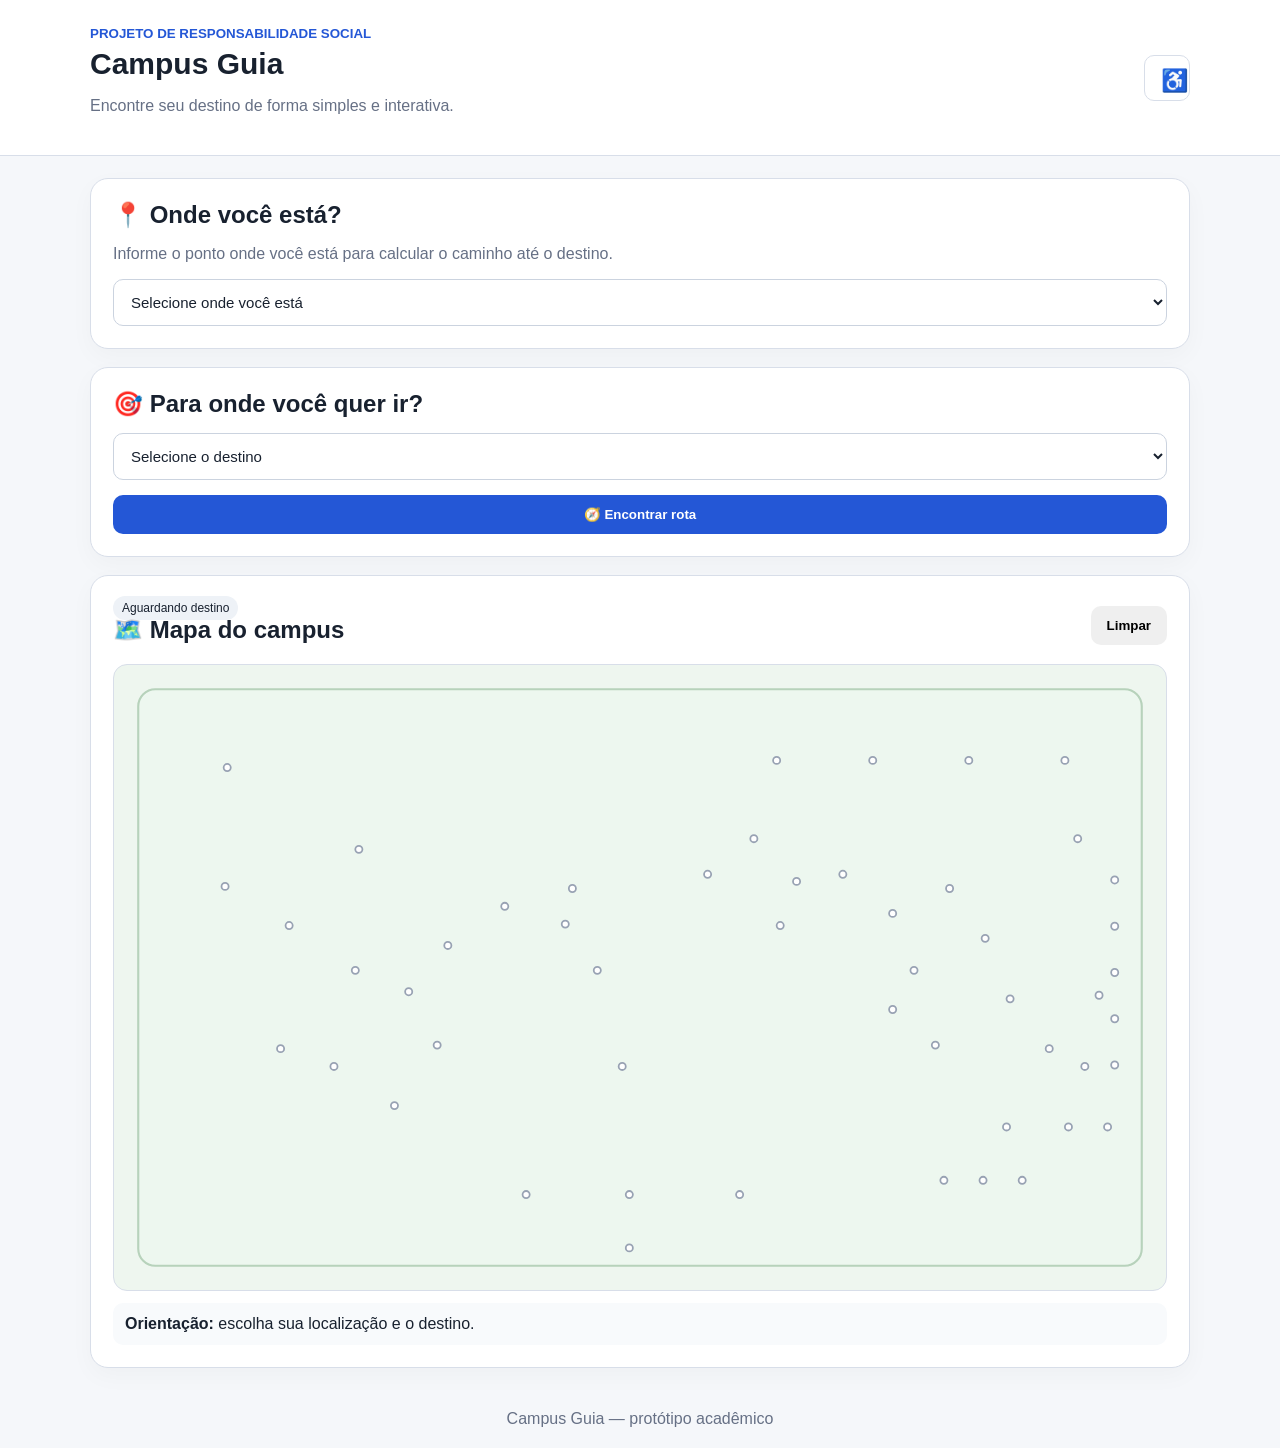
==== index.html @ ae736cfa "first commit" ====
<!doctype html>
<html lang="pt-BR">
<head>
  <meta charset="utf-8">
  <meta name="viewport" content="width=device-width, initial-scale=1">
  <title>Campus Guia</title>
  <link rel="stylesheet" href="css/style.css">
</head>

<body>
<header class="topbar">
  <div>
    <small>PROJETO DE RESPONSABILIDADE SOCIAL</small>
    <h1>Campus Guia</h1>
    <p>Encontre seu destino de forma simples e interativa.</p>
  </div>

  <button id="accessibilityBtn"
          class="accessibility-btn"
          title="Opções de acessibilidade"
          aria-label="Opções de acessibilidade"
          type="button">♿</button>
</header>

<main>
  <section class="card">
    <h2>📍 Onde você está?</h2>
    <p>Informe o ponto onde você está para calcular o caminho até o destino.</p>
    <select id="originSelect" aria-label="Localização atual">
      <option value="">Selecione onde você está</option>
    </select>
  </section>

  <section class="card">
    <h2>🎯 Para onde você quer ir?</h2>
    <div class="row">
      <select id="destinationSelect" aria-label="Destino">
        <option value="">Selecione o destino</option>
      </select>
    </div>
    <button id="routeBtn" class="primary" type="button">🧭 Encontrar rota</button>
  </section>

  <section class="card">
    <div class="mapHead">
      <div>
        <span id="status">Aguardando destino</span>
        <h2>🗺️ Mapa do campus</h2>
      </div>
      <button id="resetBtn" type="button">Limpar</button>
    </div>

    <div class="mapWrap">
      <svg id="campusMap"
           viewBox="0 0 1450 850"
           aria-label="Mapa esquemático interativo do campus"
           role="img">

        <rect id="campusBackground"
              class="campus-area"
              x="20" y="20"
              width="1410" height="810"
              rx="24"/>

        <g id="mapAreas"></g>
        <g id="baseWalkways"></g>
        <g id="mapNodes"></g>

        <path id="routePath" class="route" opacity="0"/>
        <circle id="player" class="player" r="14" opacity="0"/>
        <circle id="destinationMarker" class="marker" r="12" opacity="0"/>
      </svg>
    </div>

    <div id="instructions" class="instructions">
      <b>Orientação:</b> escolha sua localização e o destino.
    </div>
  </section>

  <section id="resultCard" class="card result hidden">
    <div id="character">🧑‍🎓</div>
    <div>
      <span class="success">Rota encontrada</span>
      <h2 id="resultTitle"></h2>
      <p id="resultText"></p>
      <div id="routeSteps"></div>
    </div>
  </section>
</main>

<footer>Campus Guia — protótipo acadêmico</footer>

<script src="js/dados.js"></script>
<script src="js/rotas.js"></script>
<script src="js/personagem.js"></script>
<script src="js/app.js"></script>
</body>
</html>
---- css/style.css ----
*{box-sizing:border-box}

:root{
  --blue:#2457d6;
  --text:#18212f;
  --muted:#667085;
  --border:#d8dee9;
  --map:#eef6ef;
}

html{scroll-behavior:smooth}

body{
  margin:0;
  background:#f5f7fa;
  color:var(--text);
  font-family:Arial,sans-serif;
}

.topbar{
  background:#fff;
  border-bottom:1px solid var(--border);
  padding:24px max(20px,calc((100% - 1100px)/2));
  display:flex;
  justify-content:space-between;
  align-items:center;
  gap:20px;
}

.topbar h1{margin:5px 0;font-size:30px}
.topbar small{color:var(--blue);font-weight:bold}
.topbar p,p{color:var(--muted)}

.accessibility-btn{
  width:46px;height:46px;
  border:1px solid var(--border);
  background:#fff;
  font-size:22px;
}

main{
  width:min(1100px,calc(100% - 32px));
  margin:22px auto;
  display:grid;
  gap:18px;
}

.card{
  background:#fff;
  border:1px solid var(--border);
  border-radius:18px;
  padding:22px;
  box-shadow:0 8px 25px #00000008;
}

.card h2{margin:0 0 8px}

.row{display:grid;grid-template-columns:1fr;gap:10px;margin:15px 0}

input,select{
  width:100%;
  padding:13px;
  border:1px solid #cbd3df;
  border-radius:10px;
  font-size:15px;
  background:#fff;
  color:var(--text);
}

button{
  border:0;
  border-radius:10px;
  padding:12px 16px;
  font-weight:bold;
  cursor:pointer;
}

button:hover{filter:brightness(.97)}
.primary{width:100%;background:var(--blue);color:#fff}

.mapHead{
  display:flex;
  justify-content:space-between;
  align-items:center;
  margin-bottom:12px;
}

.mapHead span{
  font-size:12px;
  background:#eef2f7;
  padding:5px 9px;
  border-radius:20px;
}

.mapWrap{
  overflow:auto;
  border:1px solid var(--border);
  border-radius:14px;
  background:var(--map);
  padding:10px;
}

.mapWrap svg{
  width:100%;
  min-width:900px;
  display:block;
  background:#eef6ef;
}

/* Fundo do campus */
.campus-area{
  fill:#edf7ef;
  stroke:#b7d2bb;
  stroke-width:3;
}

/* Áreas e salas: sempre claras, evitando o fundo preto */
.area rect,
.area ellipse{
  fill:#fff;
  stroke:#8795a8;
  stroke-width:2;
}

.room-label{
  fill:#18212f;
  font-size:14px;
  font-weight:bold;
  text-anchor:middle;
  dominant-baseline:middle;
}

.room-label.small{font-size:11px}
.room-label.tiny{font-size:10px}

.green-area polygon{
  fill:#e3f0e5;
  stroke:#b8cdbb;
  stroke-width:2;
}
.green-area text{
  fill:#55705b;
  font-size:10px;
  text-anchor:middle;
  dominant-baseline:middle;
}

.areaLabel{
  fill:#475467;
  font-size:13px;
  font-weight:bold;
  text-anchor:middle;
}

/* caminhos base */
.walk{
  fill:none;
  stroke:#c8d8cc;
  stroke-width:18;
  stroke-linecap:round;
  stroke-linejoin:round;
}

/* rota */
.route{
  fill:none;
  stroke:#ff8a00;
  stroke-width:9;
  stroke-linecap:round;
  stroke-linejoin:round;
  stroke-dasharray:14 10;
  filter:drop-shadow(0 1px 1px #8a4a00);
}

.player{
  fill:#2457d6;
  stroke:#fff;
  stroke-width:5;
}

.marker{
  fill:#e5484d;
  stroke:#fff;
  stroke-width:4;
}

.map-node{
  fill:#fff;
  stroke:#98a2b3;
  stroke-width:2.5;
}

.map-node.destination-node{
  fill:#fff7e8;
  stroke:#ff8a00;
}

.instructions{
  margin-top:12px;
  padding:12px;
  background:#f8fafc;
  border-radius:10px;
}

.result{
  display:flex;
  gap:18px;
  align-items:center;
}

.result>#character{
  font-size:58px;
  background:#edf2ff;
  border-radius:18px;
  padding:15px;
}

.success{color:#18794e;font-weight:bold}

.routeStep{
  padding:9px;
  margin-top:6px;
  border-left:3px solid var(--blue);
  background:#f8fafc;
}

.hidden{display:none}

footer{text-align:center;color:var(--muted);padding:20px}

body.high-contrast{
  background:#fff;
  color:#000;
}
body.high-contrast .card,
body.high-contrast .topbar{background:#fff;color:#000;border-color:#000}
body.high-contrast p{color:#222}
body.large-text{font-size:18px}
body.large-text .room-label{font-size:16px}
body.large-text .room-label.small{font-size:13px}

@media(max-width:700px){
  .topbar{padding:20px 16px}
  .topbar h1{font-size:25px}
  .mapHead{align-items:flex-start;gap:10px;flex-direction:column}
  main{width:min(100% - 20px,1100px)}
  .card{padding:16px}
}
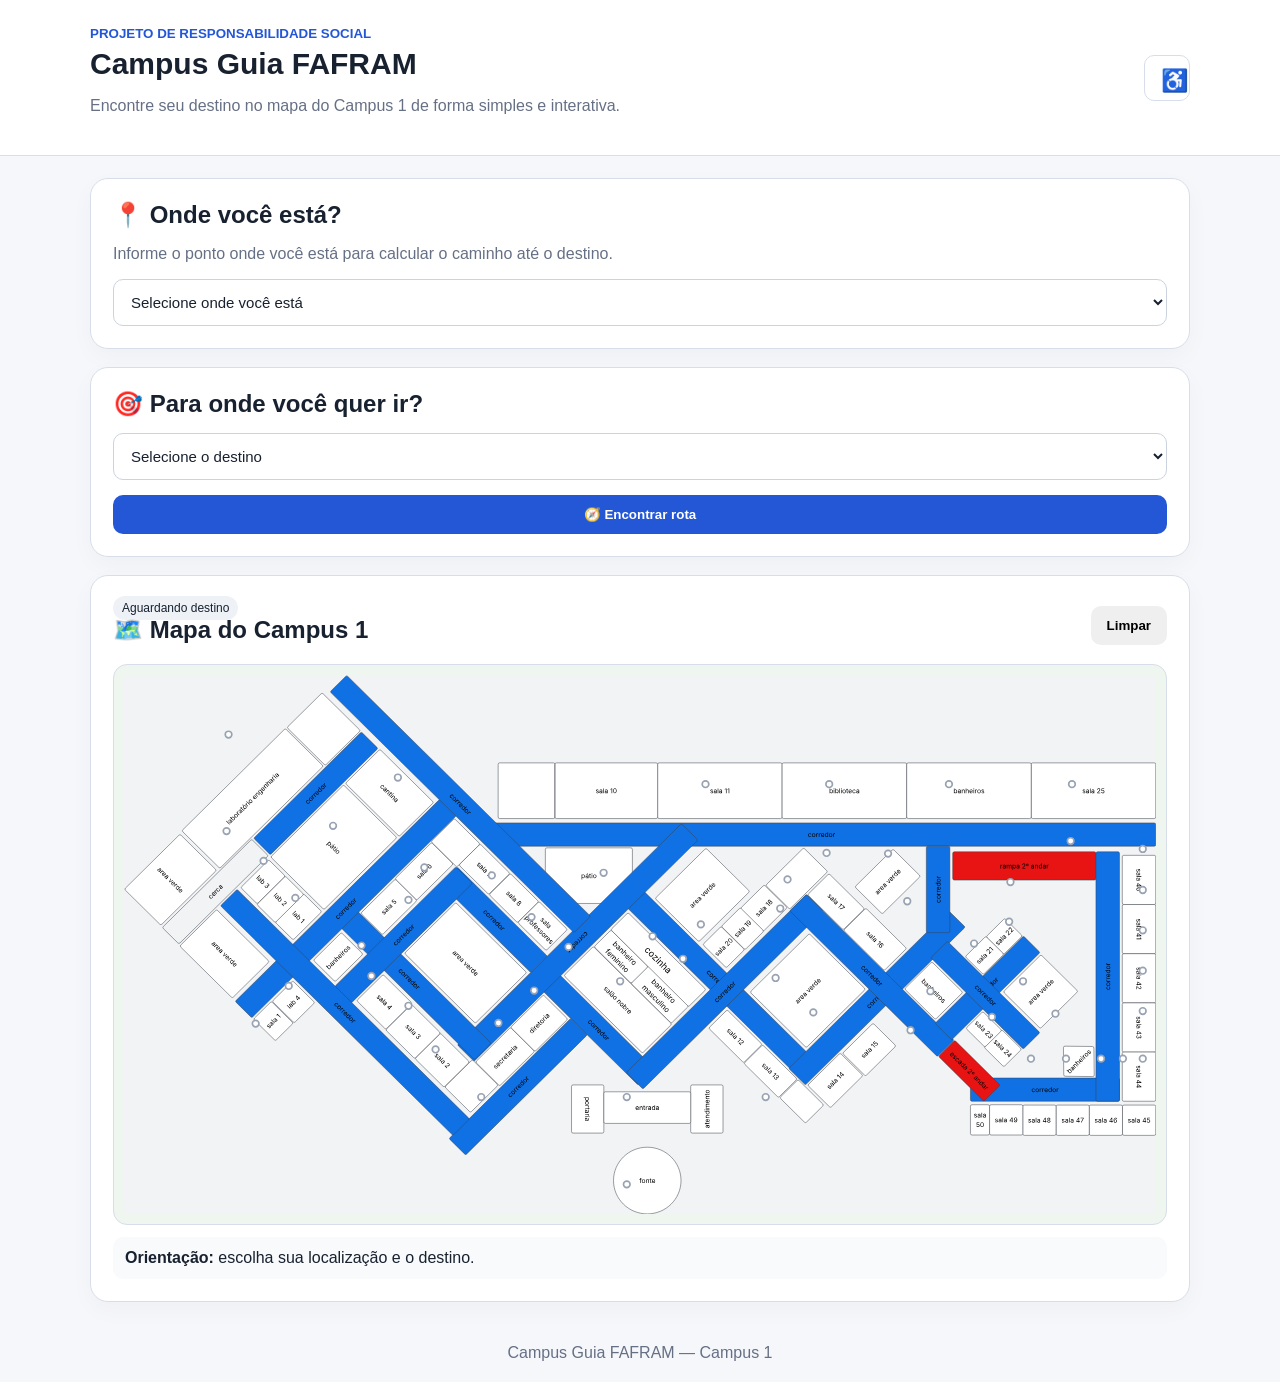
==== commit 09874945: "svg" ====
--- a/index.html
+++ b/index.html
@@ -3,7 +3,7 @@
 <head>
   <meta charset="utf-8">
   <meta name="viewport" content="width=device-width, initial-scale=1">
-  <title>Campus Guia</title>
+  <title>Campus Guia — FAFRAM Campos 1</title>
   <link rel="stylesheet" href="css/style.css">
 </head>
 
@@ -11,8 +11,8 @@
 <header class="topbar">
   <div>
     <small>PROJETO DE RESPONSABILIDADE SOCIAL</small>
-    <h1>Campus Guia</h1>
-    <p>Encontre seu destino de forma simples e interativa.</p>
+    <h1>Campus Guia FAFRAM</h1>
+    <p>Encontre seu destino no mapa do Campus 1 de forma simples e interativa.</p>
   </div>
 
   <button id="accessibilityBtn"
@@ -45,30 +45,38 @@
     <div class="mapHead">
       <div>
         <span id="status">Aguardando destino</span>
-        <h2>🗺️ Mapa do campus</h2>
+        <h2>🗺️ Mapa do Campus 1</h2>
       </div>
       <button id="resetBtn" type="button">Limpar</button>
     </div>
 
     <div class="mapWrap">
       <svg id="campusMap"
-           viewBox="0 0 1450 850"
-           aria-label="Mapa esquemático interativo do campus"
+           viewBox="0 0 1560 815"
+           aria-label="Mapa oficial interativo do Campus 1 da FAFRAM"
            role="img">
+        <title>Mapa FAFRAM Campos 1</title>
+        <desc>Planta do campus com os ambientes identificados e a rota destacada entre a origem e o destino escolhidos.</desc>
 
-        <rect id="campusBackground"
-              class="campus-area"
-              x="20" y="20"
-              width="1410" height="810"
-              rx="24"/>
+        <image id="campusReferenceMap"
+               href="campus1.svg"
+               x="0"
+               y="0"
+               width="1560"
+               height="815"
+               preserveAspectRatio="none"
+               aria-hidden="true" />
 
-        <g id="mapAreas"></g>
-        <g id="baseWalkways"></g>
+        <g id="mapAreas" aria-hidden="true"></g>
+        <g id="baseWalkways" aria-hidden="true"></g>
         <g id="mapNodes"></g>
 
-        <path id="routePath" class="route" opacity="0"/>
-        <circle id="player" class="player" r="14" opacity="0"/>
-        <circle id="destinationMarker" class="marker" r="12" opacity="0"/>
+        <path id="routePath"
+              class="route"
+              opacity="0"
+              aria-label="Rota calculada" />
+        <circle id="player" class="player" r="14" opacity="0" aria-label="Origem" />
+        <circle id="destinationMarker" class="marker" r="12" opacity="0" aria-label="Destino" />
       </svg>
     </div>
 
@@ -88,7 +96,7 @@
   </section>
 </main>
 
-<footer>Campus Guia — protótipo acadêmico</footer>
+<footer>Campus Guia FAFRAM — Campus 1</footer>
 
 <script src="js/dados.js"></script>
 <script src="js/rotas.js"></script>
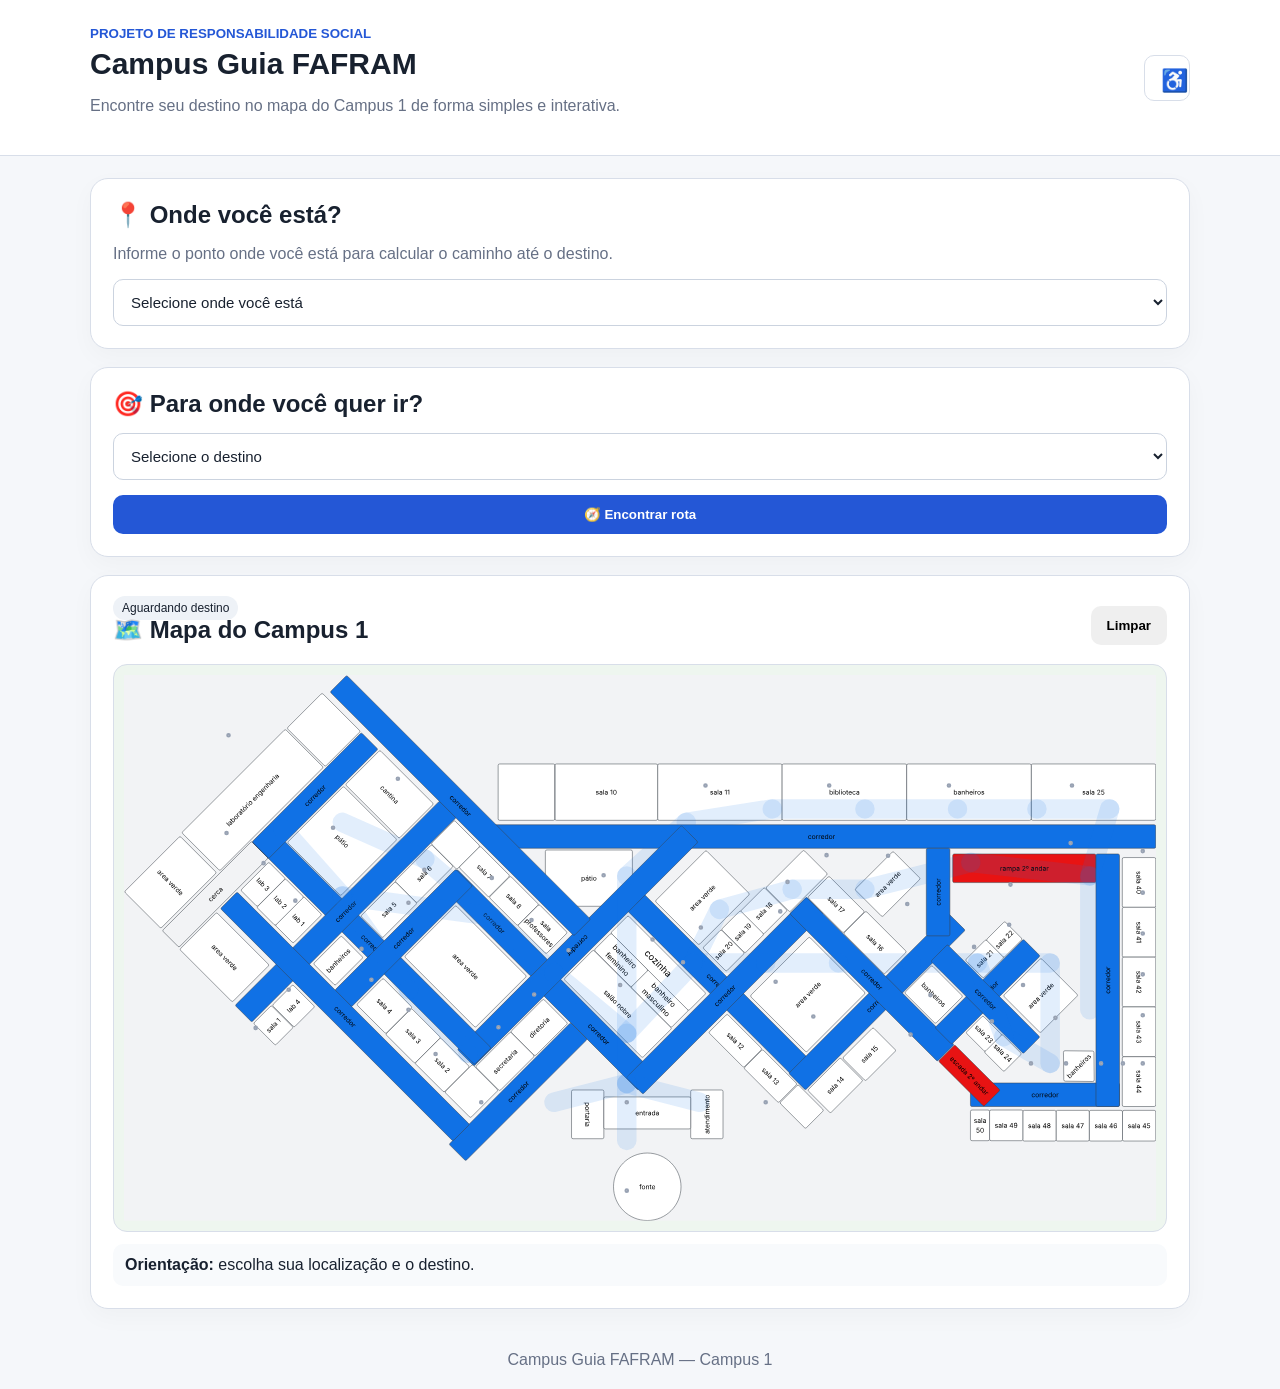
==== commit 65eab6e4: "svg2" ====
--- a/index.html
+++ b/index.html
@@ -52,7 +52,7 @@
 
     <div class="mapWrap">
       <svg id="campusMap"
-           viewBox="0 0 1560 815"
+           viewBox="0 0 4026.1 2129.24"
            aria-label="Mapa oficial interativo do Campus 1 da FAFRAM"
            role="img">
         <title>Mapa FAFRAM Campos 1</title>
@@ -62,9 +62,9 @@
                href="campus1.svg"
                x="0"
                y="0"
-               width="1560"
-               height="815"
-               preserveAspectRatio="none"
+               width="4026.1"
+               height="2129.24"
+               preserveAspectRatio="xMidYMid meet"
                aria-hidden="true" />
 
         <g id="mapAreas" aria-hidden="true"></g>
--- a/css/style.css
+++ b/css/style.css
@@ -156,16 +156,23 @@
 .walk{
   fill:none;
   stroke:#c8d8cc;
-  stroke-width:18;
+  stroke-width:52;
   stroke-linecap:round;
   stroke-linejoin:round;
+}
+
+.segment-walk{
+  stroke:#1071e5;
+  stroke-width:76;
+  opacity:.12;
+  pointer-events:none;
 }
 
 /* rota */
 .route{
   fill:none;
   stroke:#ff8a00;
-  stroke-width:9;
+  stroke-width:34;
   stroke-linecap:round;
   stroke-linejoin:round;
   stroke-dasharray:14 10;
@@ -175,19 +182,19 @@
 .player{
   fill:#2457d6;
   stroke:#fff;
-  stroke-width:5;
+  stroke-width:12;
 }
 
 .marker{
   fill:#e5484d;
   stroke:#fff;
-  stroke-width:4;
+  stroke-width:10;
 }
 
 .map-node{
   fill:#fff;
   stroke:#98a2b3;
-  stroke-width:2.5;
+  stroke-width:8;
 }
 
 .map-node.destination-node{
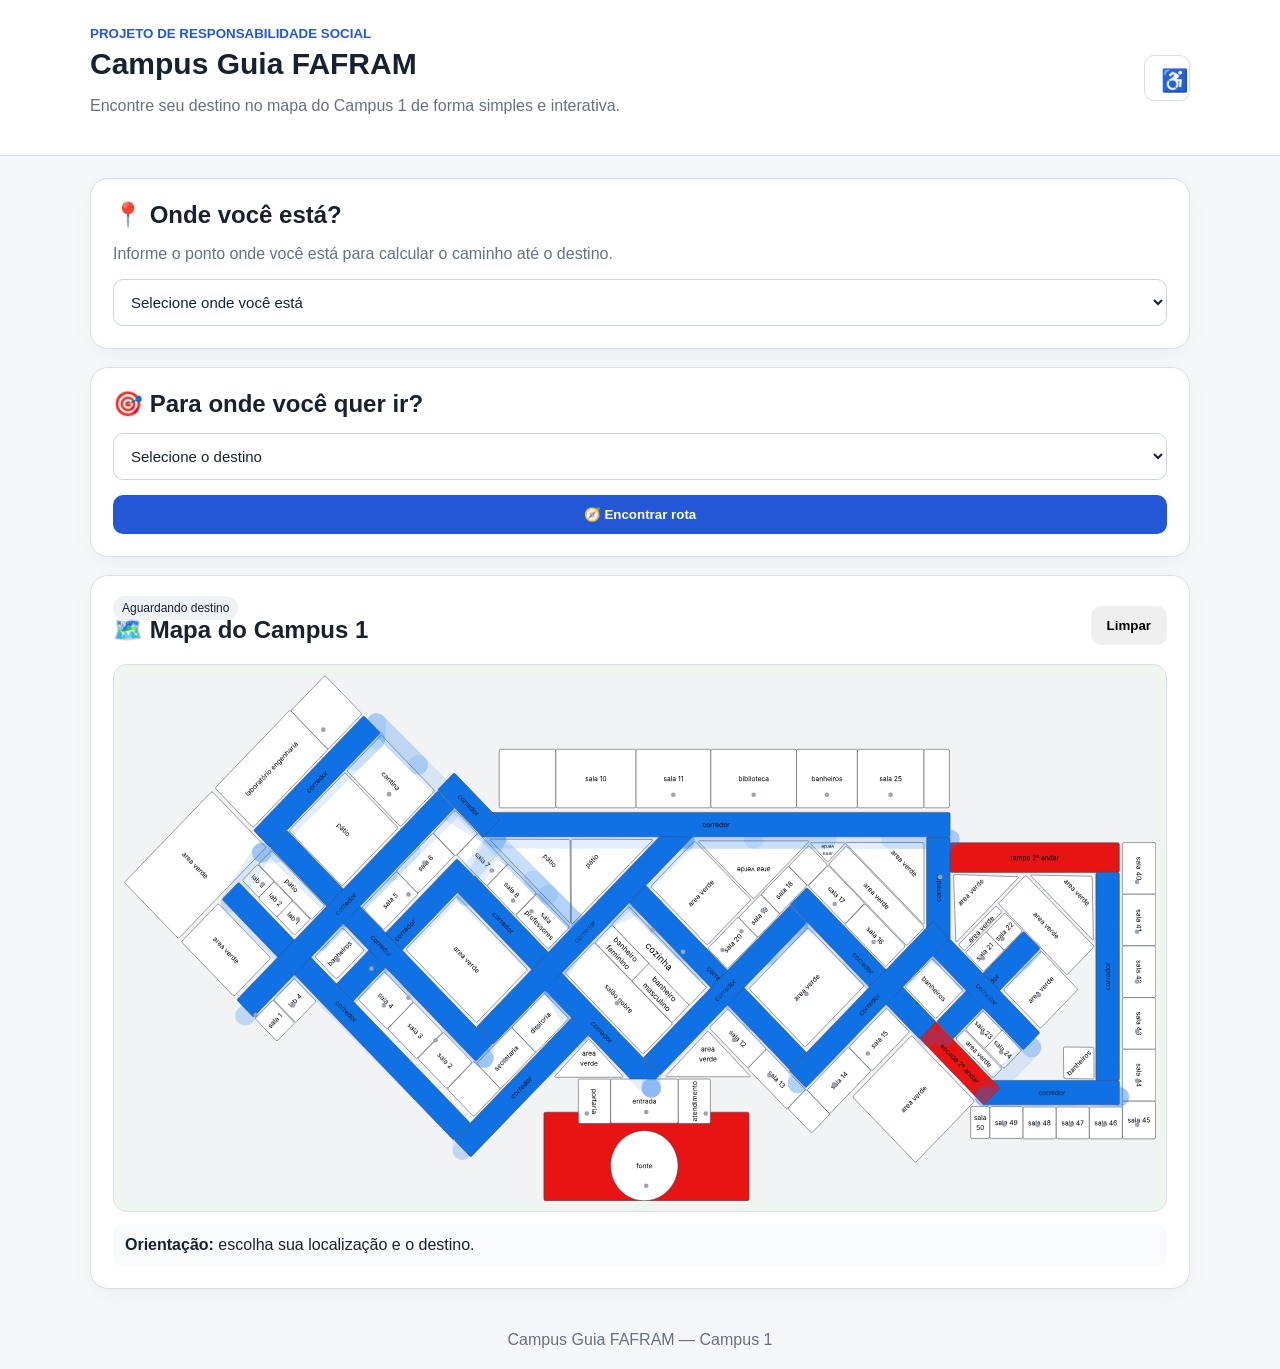
==== commit eab7b55e: "svg7" ====
--- a/index.html
+++ b/index.html
@@ -4,7 +4,7 @@
   <meta charset="utf-8">
   <meta name="viewport" content="width=device-width, initial-scale=1">
   <title>Campus Guia — FAFRAM Campos 1</title>
-  <link rel="stylesheet" href="css/style.css">
+  <link rel="stylesheet" href="css/style.css?v=svg6">
 </head>
 
 <body>
@@ -52,7 +52,7 @@
 
     <div class="mapWrap">
       <svg id="campusMap"
-           viewBox="0 0 4026.1 2129.24"
+           viewBox="0 0 4033.94 2055.96"
            aria-label="Mapa oficial interativo do Campus 1 da FAFRAM"
            role="img">
         <title>Mapa FAFRAM Campos 1</title>
@@ -62,8 +62,8 @@
                href="campus1.svg"
                x="0"
                y="0"
-               width="4026.1"
-               height="2129.24"
+               width="4033.94"
+               height="2055.96"
                preserveAspectRatio="xMidYMid meet"
                aria-hidden="true" />
 
@@ -98,9 +98,9 @@
 
 <footer>Campus Guia FAFRAM — Campus 1</footer>
 
-<script src="js/dados.js"></script>
-<script src="js/rotas.js"></script>
-<script src="js/personagem.js"></script>
-<script src="js/app.js"></script>
+<script src="js/dados.js?v=svg6"></script>
+<script src="js/rotas.js?v=svg6"></script>
+<script src="js/personagem.js?v=svg6"></script>
+<script src="js/app.js?v=svg6"></script>
 </body>
 </html>
--- a/css/style.css
+++ b/css/style.css
@@ -179,6 +179,15 @@
   filter:drop-shadow(0 1px 1px #8a4a00);
 }
 
+.route-animating{
+  stroke-dasharray:42 22;
+  animation: route-flow .72s linear infinite;
+}
+
+@keyframes route-flow{
+  to{stroke-dashoffset:-64}
+}
+
 .player{
   fill:#2457d6;
   stroke:#fff;
@@ -246,6 +255,10 @@
 body.large-text .room-label{font-size:16px}
 body.large-text .room-label.small{font-size:13px}
 
+@media(prefers-reduced-motion: reduce){
+  .route-animating{animation:none}
+}
+
 @media(max-width:700px){
   .topbar{padding:20px 16px}
   .topbar h1{font-size:25px}
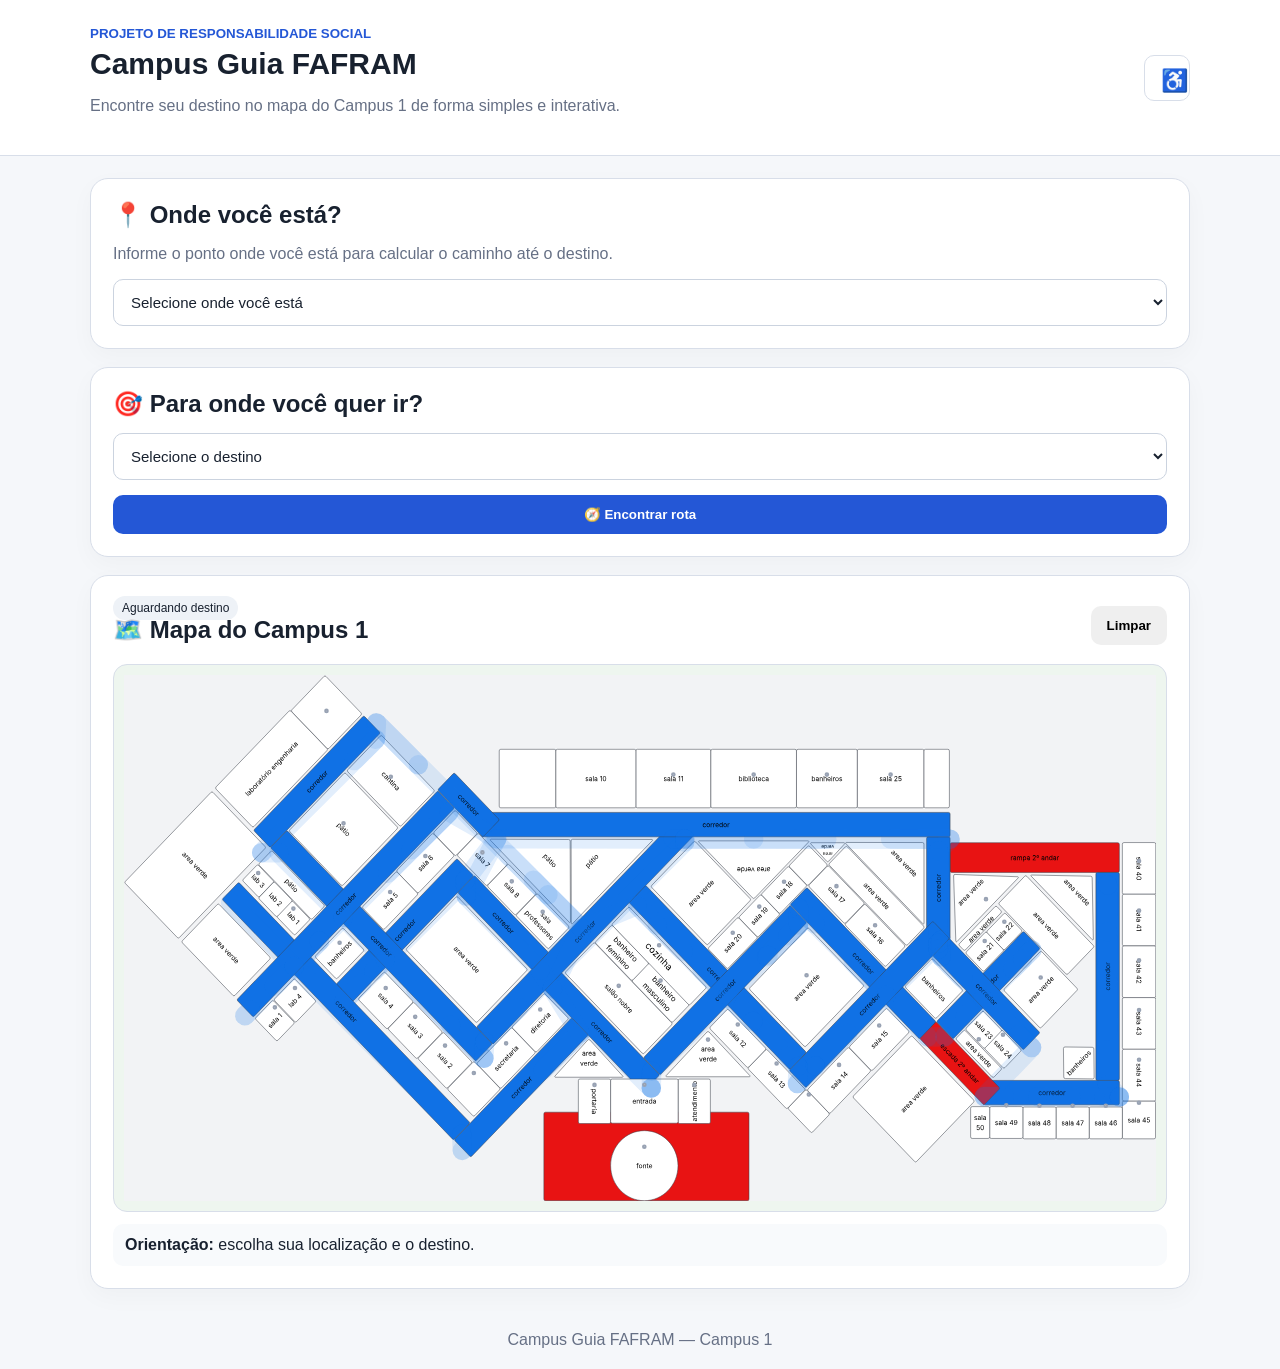
==== commit 515db794: "svg8" ====
--- a/index.html
+++ b/index.html
@@ -4,7 +4,7 @@
   <meta charset="utf-8">
   <meta name="viewport" content="width=device-width, initial-scale=1">
   <title>Campus Guia — FAFRAM Campos 1</title>
-  <link rel="stylesheet" href="css/style.css?v=svg6">
+  <link rel="stylesheet" href="css/style.css?v=svg7">
 </head>
 
 <body>
@@ -67,6 +67,10 @@
                preserveAspectRatio="xMidYMid meet"
                aria-hidden="true" />
 
+        <foreignObject x="0" y="0" width="1" height="1" aria-hidden="true">
+          <object id="campusGeometry" data="campus1.svg" type="image/svg+xml" width="1" height="1"></object>
+        </foreignObject>
+
         <g id="mapAreas" aria-hidden="true"></g>
         <g id="baseWalkways" aria-hidden="true"></g>
         <g id="mapNodes"></g>
@@ -98,9 +102,9 @@
 
 <footer>Campus Guia FAFRAM — Campus 1</footer>
 
-<script src="js/dados.js?v=svg6"></script>
-<script src="js/rotas.js?v=svg6"></script>
-<script src="js/personagem.js?v=svg6"></script>
-<script src="js/app.js?v=svg6"></script>
+<script src="js/dados.js?v=svg7"></script>
+<script src="js/rotas.js?v=svg7"></script>
+<script src="js/personagem.js?v=svg7"></script>
+<script src="js/app.js?v=svg7"></script>
 </body>
 </html>
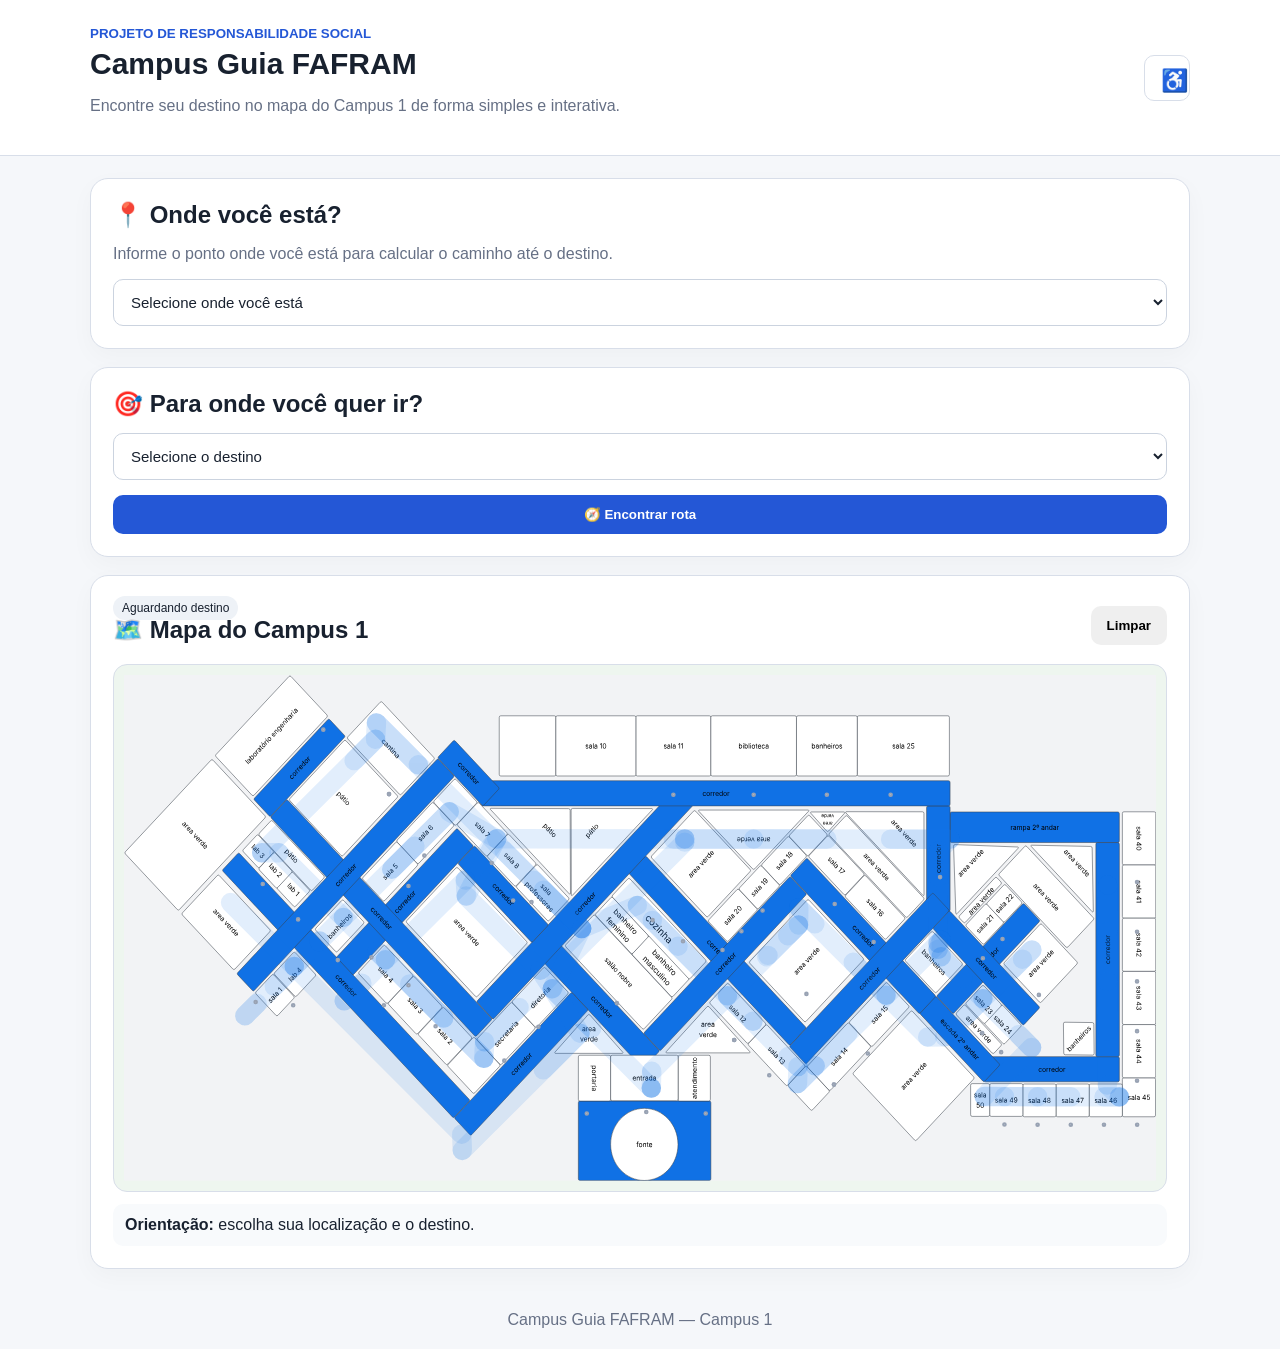
==== commit e92a43a3: "svg9" ====
--- a/index.html
+++ b/index.html
@@ -4,7 +4,7 @@
   <meta charset="utf-8">
   <meta name="viewport" content="width=device-width, initial-scale=1">
   <title>Campus Guia — FAFRAM Campos 1</title>
-  <link rel="stylesheet" href="css/style.css?v=svg7">
+  <link rel="stylesheet" href="css/style.css?v=svg9">
 </head>
 
 <body>
@@ -52,7 +52,7 @@
 
     <div class="mapWrap">
       <svg id="campusMap"
-           viewBox="0 0 4033.94 2055.96"
+           viewBox="0 0 4033.94 1976.96"
            aria-label="Mapa oficial interativo do Campus 1 da FAFRAM"
            role="img">
         <title>Mapa FAFRAM Campos 1</title>
@@ -63,7 +63,7 @@
                x="0"
                y="0"
                width="4033.94"
-               height="2055.96"
+               height="1976.96"
                preserveAspectRatio="xMidYMid meet"
                aria-hidden="true" />
 
@@ -102,9 +102,9 @@
 
 <footer>Campus Guia FAFRAM — Campus 1</footer>
 
-<script src="js/dados.js?v=svg7"></script>
-<script src="js/rotas.js?v=svg7"></script>
-<script src="js/personagem.js?v=svg7"></script>
-<script src="js/app.js?v=svg7"></script>
+<script src="js/dados.js?v=svg9"></script>
+<script src="js/rotas.js?v=svg9"></script>
+<script src="js/personagem.js?v=svg9"></script>
+<script src="js/app.js?v=svg9"></script>
 </body>
 </html>
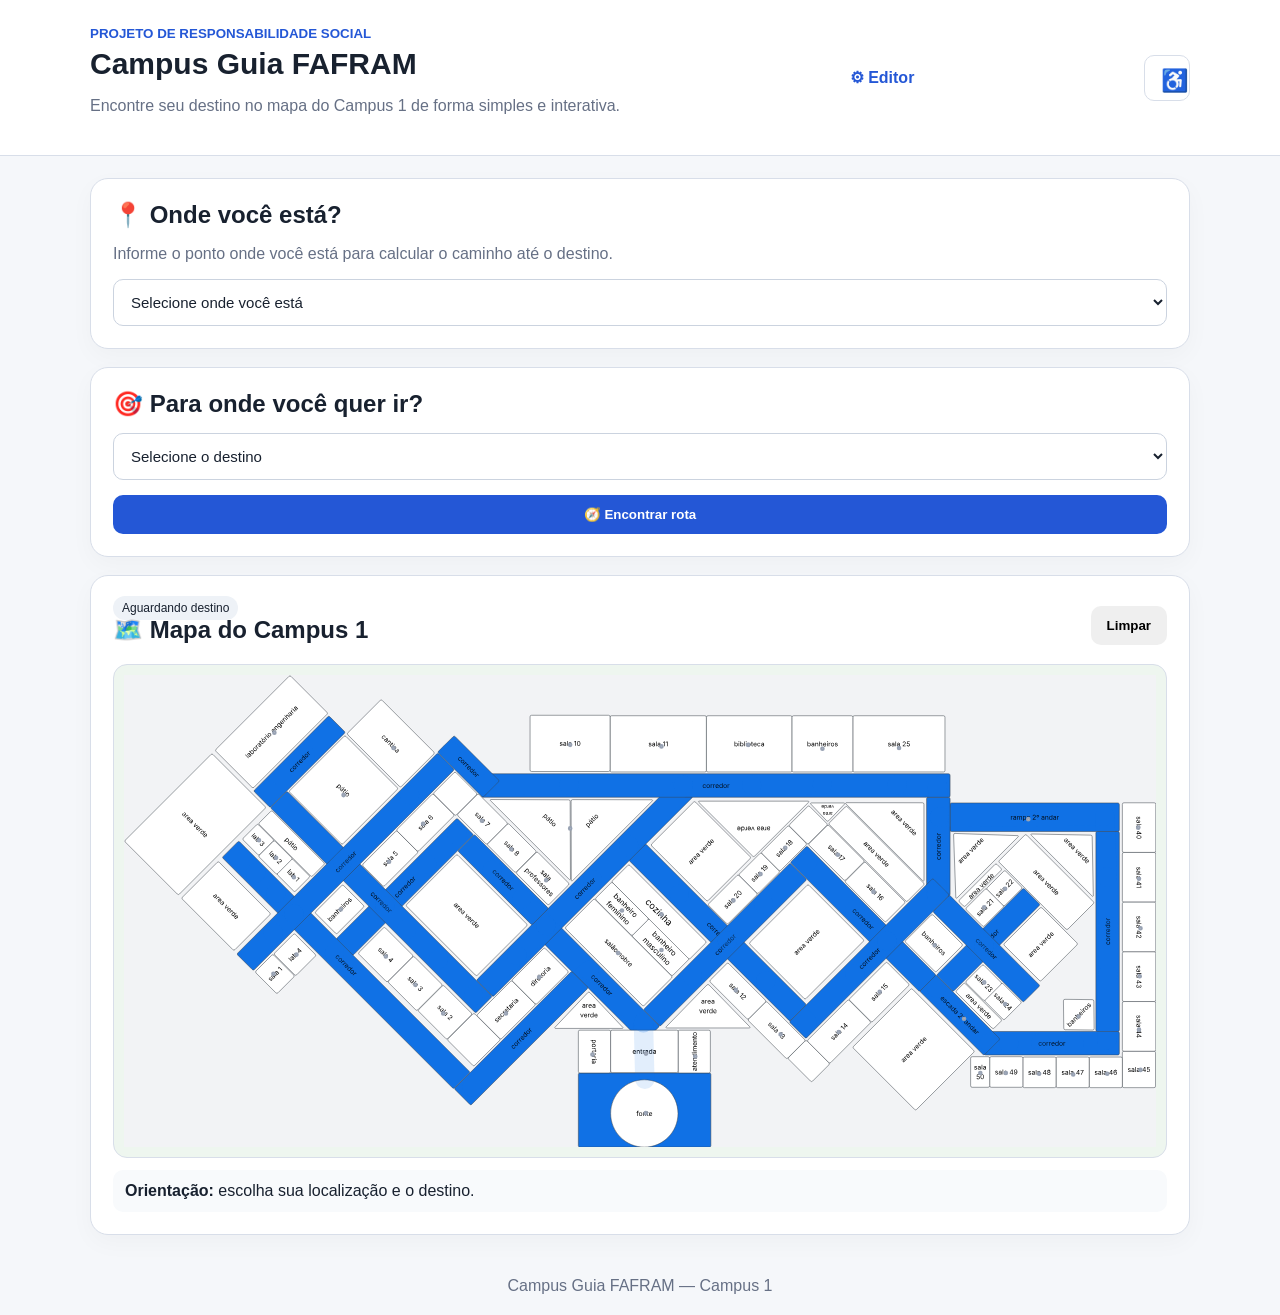
==== commit 47ea7e58: "svg10" ====
--- a/index.html
+++ b/index.html
@@ -14,6 +14,8 @@
     <h1>Campus Guia FAFRAM</h1>
     <p>Encontre seu destino no mapa do Campus 1 de forma simples e interativa.</p>
   </div>
+
+  <a class="editor-link" href="editor.html">⚙ Editor</a>
 
   <button id="accessibilityBtn"
           class="accessibility-btn"
@@ -52,7 +54,7 @@
 
     <div class="mapWrap">
       <svg id="campusMap"
-           viewBox="0 0 4033.94 1976.96"
+           viewBox="0 0 4033.94 1846.6"
            aria-label="Mapa oficial interativo do Campus 1 da FAFRAM"
            role="img">
         <title>Mapa FAFRAM Campos 1</title>
@@ -63,13 +65,9 @@
                x="0"
                y="0"
                width="4033.94"
-               height="1976.96"
+               height="1846.6"
                preserveAspectRatio="xMidYMid meet"
                aria-hidden="true" />
-
-        <foreignObject x="0" y="0" width="1" height="1" aria-hidden="true">
-          <object id="campusGeometry" data="campus1.svg" type="image/svg+xml" width="1" height="1"></object>
-        </foreignObject>
 
         <g id="mapAreas" aria-hidden="true"></g>
         <g id="baseWalkways" aria-hidden="true"></g>
@@ -102,9 +100,10 @@
 
 <footer>Campus Guia FAFRAM — Campus 1</footer>
 
-<script src="js/dados.js?v=svg9"></script>
-<script src="js/rotas.js?v=svg9"></script>
-<script src="js/personagem.js?v=svg9"></script>
-<script src="js/app.js?v=svg9"></script>
+<script src="js/dados.js?v=refactor1"></script>
+<script src="js/mapa.js?v=refactor1"></script>
+<script src="js/rotas.js?v=refactor1"></script>
+<script src="js/personagem.js?v=refactor1"></script>
+<script src="js/app.js?v=refactor1"></script>
 </body>
 </html>
--- a/css/style.css
+++ b/css/style.css
@@ -266,3 +266,5 @@
   main{width:min(100% - 20px,1100px)}
   .card{padding:16px}
 }
+
+.editor-link{color:var(--blue);font-weight:bold;text-decoration:none;white-space:nowrap}
